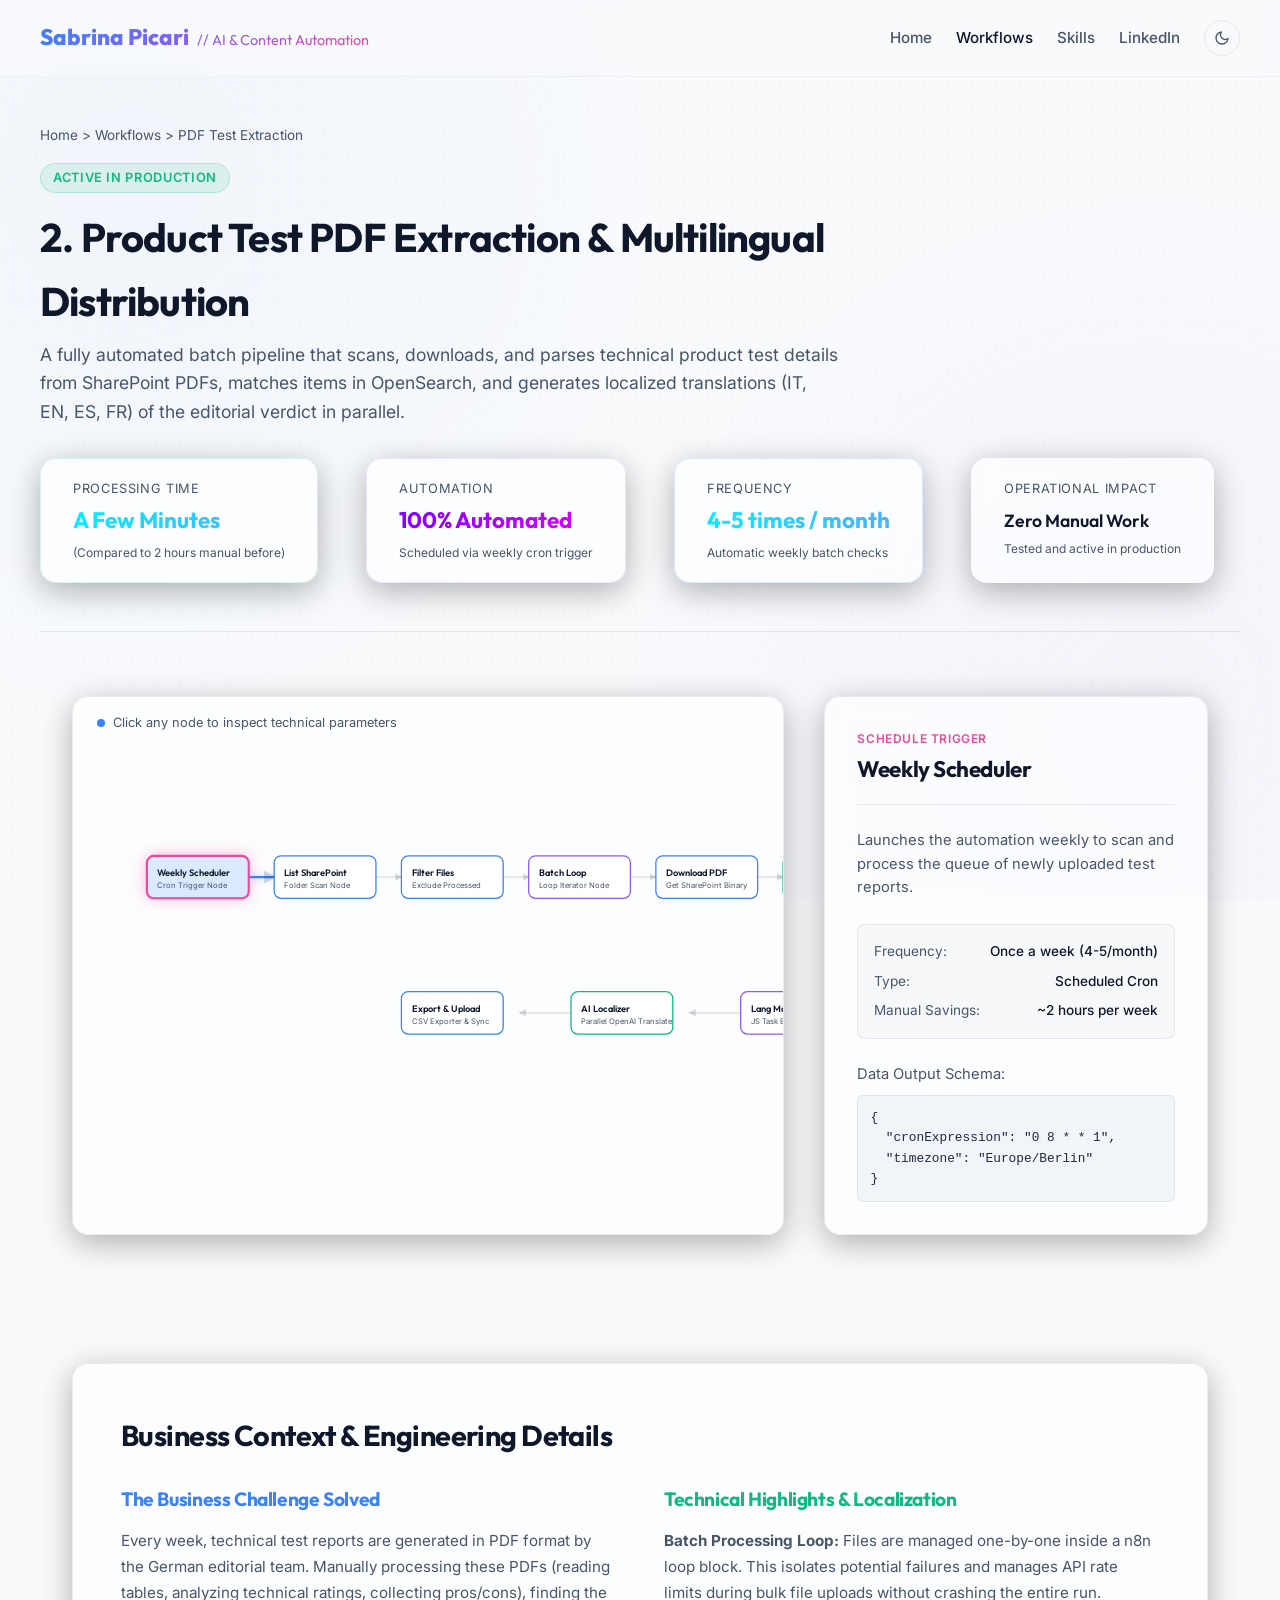
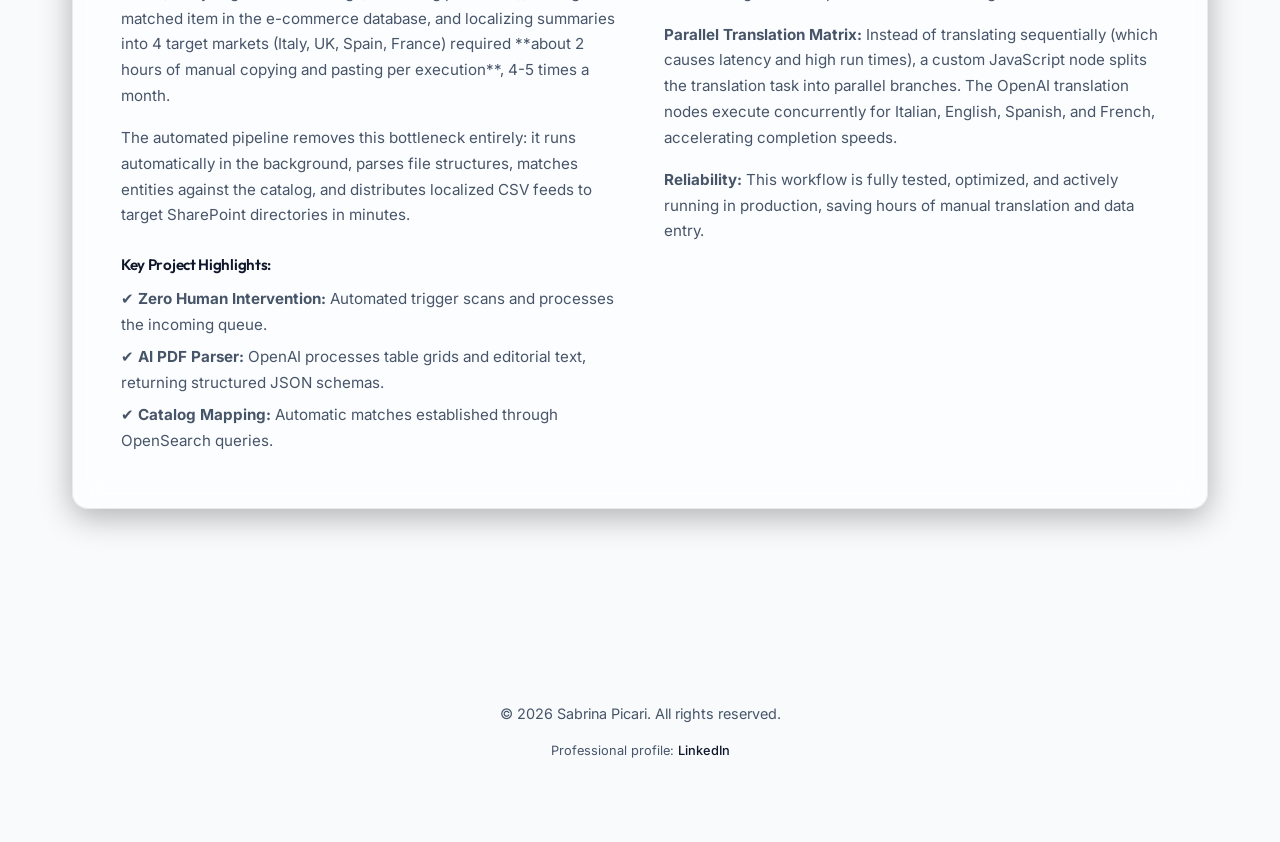
==== workflow-extraction.html @ 951fa143 "Initial commit (Gemini 3.5 Flash)" ====
<!DOCTYPE html>
<html lang="en">
<head>
  <meta charset="UTF-8">
  <meta name="viewport" content="width=device-width, initial-scale=1.0">
  <title>PDF Test Extraction Pipeline — Sabrina Picari</title>
  <script>
    (function() {
      const savedTheme = localStorage.getItem('theme');
      if (savedTheme) {
        document.documentElement.setAttribute('data-theme', savedTheme);
      } else {
        const prefersLight = window.matchMedia('(prefers-color-scheme: light)').matches;
        document.documentElement.setAttribute('data-theme', prefersLight ? 'light' : 'dark');
      }
    })();
  </script>
  <link rel="stylesheet" href="style.css">
</head>
<body>

  <!-- Header -->
  <header>
    <div class="nav-container">
      <a href="index.html" class="logo">Sabrina Picari<span>// AI & Content Automation</span></a>
      <nav>
        <a href="index.html">Home</a>
        <a href="index.html#workflows" class="active">Workflows</a>
        <a href="index.html#skills">Skills</a>
        <a href="https://www.linkedin.com/in/sabrina-picari" target="_blank" rel="noopener noreferrer">LinkedIn</a>
        <button id="theme-toggle" class="theme-toggle-btn" aria-label="Toggle Theme">
          <svg class="sun-icon" width="16" height="16" viewBox="0 0 24 24" fill="none" stroke="currentColor" stroke-width="2" stroke-linecap="round" stroke-linejoin="round"><circle cx="12" cy="12" r="5"></circle><line x1="12" y1="1" x2="12" y2="3"></line><line x1="12" y1="21" x2="12" y2="23"></line><line x1="4.22" y1="4.22" x2="5.64" y2="5.64"></line><line x1="18.36" y1="18.36" x2="19.78" y2="19.78"></line><line x1="1" y1="12" x2="3" y2="12"></line><line x1="21" y1="12" x2="23" y2="12"></line><line x1="4.22" y1="19.78" x2="5.64" y2="18.36"></line><line x1="18.36" y1="5.64" x2="19.78" y2="4.22"></line></svg>
          <svg class="moon-icon" width="16" height="16" viewBox="0 0 24 24" fill="none" stroke="currentColor" stroke-width="2" stroke-linecap="round" stroke-linejoin="round"><path d="M21 12.79A9 9 0 1 1 11.21 3 7 7 0 0 0 21 12.79z"></path></svg>
        </button>
      </nav>
    </div>
  </header>

  <!-- Detail Header -->
  <section class="container detail-header">
    <div class="breadcrumbs">
      <a href="index.html">Home</a> &gt; <a href="index.html#workflows">Workflows</a> &gt; PDF Test Extraction
    </div>
    
    <div class="detail-title-section">
      <div>
        <span class="project-tag" style="background: rgba(16, 185, 129, 0.1); border-color: rgba(16, 185, 129, 0.2); color: var(--accent-teal); margin-bottom: 0.75rem;">Active in Production</span>
        <h1>2. Product Test PDF Extraction & Multilingual Distribution</h1>
        <p style="color: var(--text-muted); margin-top: 0.5rem; font-size: 1.1rem; max-width: 800px;">
          A fully automated batch pipeline that scans, downloads, and parses technical product test details from SharePoint PDFs, matches items in OpenSearch, and generates localized translations (IT, EN, ES, FR) of the editorial verdict in parallel.
        </p>
      </div>
    </div>

    <!-- KPIs Strip -->
    <div class="kpi-strip">
      <div class="glass kpi-strip-item" style="padding: 1.25rem 2rem; border-color: rgba(16, 185, 129, 0.15);">
        <span class="kpi-label">Processing Time</span>
        <span class="kpi-value glow-teal">A Few Minutes</span>
        <span style="font-size: 0.75rem; color: var(--text-muted); margin-top: 0.25rem;">(Compared to 2 hours manual before)</span>
      </div>
      <div class="glass kpi-strip-item" style="padding: 1.25rem 2rem; border-color: rgba(139, 92, 246, 0.15);">
        <span class="kpi-label">Automation</span>
        <span class="kpi-value glow-violet">100% Automated</span>
        <span style="font-size: 0.75rem; color: var(--text-muted); margin-top: 0.25rem;">Scheduled via weekly cron trigger</span>
      </div>
      <div class="glass kpi-strip-item" style="padding: 1.25rem 2rem; border-color: rgba(59, 130, 246, 0.15);">
        <span class="kpi-label">Frequency</span>
        <span class="kpi-value glow-teal">4-5 times / month</span>
        <span style="font-size: 0.75rem; color: var(--text-muted); margin-top: 0.25rem;">Automatic weekly batch checks</span>
      </div>
      <div class="glass kpi-strip-item" style="padding: 1.25rem 2rem; border-color: rgba(255,255,255,0.05);">
        <span class="kpi-label">Operational Impact</span>
        <span class="kpi-value" style="color: var(--text-main); font-size: 1.1rem; font-weight: 600; margin-top: 0.5rem;">Zero Manual Work</span>
        <span style="font-size: 0.75rem; color: var(--text-muted); margin-top: 0.25rem;">Tested and active in production</span>
      </div>
    </div>
  </section>

  <!-- Interactive Sandbox Layout -->
  <section class="container detail-layout">
    
    <!-- Flowchart Pane -->
    <div class="glass flow-container" style="position: relative;">
      
      <div style="position: absolute; top: 1rem; left: 1.5rem; font-size: 0.8rem; color: var(--text-muted); display: flex; align-items: center; gap: 0.5rem;">
        <span style="width: 8px; height: 8px; border-radius: 50%; background: var(--accent-blue); display: inline-block;"></span>
        Click any node to inspect technical parameters
      </div>

      <svg class="interactive-flow" viewBox="0 0 1120 380" fill="none" xmlns="http://www.w3.org/2000/svg">
        
        <!-- Markers -->
        <defs>
          <marker id="arrow" viewBox="0 0 10 10" refX="8" refY="5" markerWidth="6" markerHeight="6" orient="auto-start-reverse" class="arrow">
            <path d="M 0 0 L 10 5 L 0 10 z" />
          </marker>
          <marker id="arrow-active" viewBox="0 0 10 10" refX="8" refY="5" markerWidth="6" markerHeight="6" orient="auto-start-reverse" class="arrow-active">
            <path d="M 0 0 L 10 5 L 0 10 z" />
          </marker>
        </defs>

        <!-- Connections (Paths) Row 1 -->
        <path class="flow-connector" data-connection="pdf-trigger" d="M 160 85 H 190" marker-end="url(#arrow)" />
        <path class="flow-connector" data-connection="pdf-list" d="M 310 85 H 340" marker-end="url(#arrow)" />
        <path class="flow-connector" data-connection="pdf-filter" d="M 460 85 H 490" marker-end="url(#arrow)" />
        <path class="flow-connector" data-connection="pdf-loop" d="M 610 85 H 640" marker-end="url(#arrow)" />
        <path class="flow-connector" data-connection="pdf-download" d="M 760 85 H 790" marker-end="url(#arrow)" />
        <path class="flow-connector" data-connection="pdf-ai-extract" d="M 910 85 H 940" marker-end="url(#arrow)" />
        
        <!-- Winding down to Row 2 -->
        <path class="flow-connector" data-connection="pdf-catalog-match" d="M 1000 110 C 1000 165, 1000 165, 1000 220" marker-end="url(#arrow)" />
        
        <!-- Row 2 connections flowing left -->
        <path class="flow-connector" data-connection="pdf-split-route" d="M 940 245 H 880" marker-end="url(#arrow)" />
        <path class="flow-connector" data-connection="pdf-lang-versions" d="M 740 245 H 680" marker-end="url(#arrow)" />
        <path class="flow-connector" data-connection="pdf-ai-translate" d="M 540 245 H 480" marker-end="url(#arrow)" />

        <!-- Nodes Row 1 -->
        <!-- Weekly Scheduler -->
        <g class="svg-flow-node node-trigger" data-node="pdf-trigger" transform="translate(40, 60)">
          <rect width="120" height="50" />
          <text class="title" x="12" y="24">Weekly Scheduler</text>
          <text class="subtitle" x="12" y="38">Cron Trigger Node</text>
        </g>

        <!-- List SharePoint Files -->
        <g class="svg-flow-node node-connector" data-node="pdf-list" transform="translate(190, 60)">
          <rect width="120" height="50" />
          <text class="title" x="12" y="24">List SharePoint</text>
          <text class="subtitle" x="12" y="38">Folder Scan Node</text>
        </g>

        <!-- Filter Unprocessed -->
        <g class="svg-flow-node node-connector" data-node="pdf-filter" transform="translate(340, 60)">
          <rect width="120" height="50" />
          <text class="title" x="12" y="24">Filter Files</text>
          <text class="subtitle" x="12" y="38">Exclude Processed</text>
        </g>

        <!-- Batch Loop -->
        <g class="svg-flow-node node-code" data-node="pdf-loop" transform="translate(490, 60)">
          <rect width="120" height="50" />
          <text class="title" x="12" y="24">Batch Loop</text>
          <text class="subtitle" x="12" y="38">Loop Iterator Node</text>
        </g>

        <!-- Download SharePoint PDF -->
        <g class="svg-flow-node node-connector" data-node="pdf-download" transform="translate(640, 60)">
          <rect width="120" height="50" />
          <text class="title" x="12" y="24">Download PDF</text>
          <text class="subtitle" x="12" y="38">Get SharePoint Binary</text>
        </g>

        <!-- AI PDF Extractor -->
        <g class="svg-flow-node node-ai" data-node="pdf-ai-extract" transform="translate(790, 60)">
          <rect width="120" height="50" />
          <text class="title" x="12" y="24">AI PDF Extractor</text>
          <text class="subtitle" x="12" y="38">OpenAI Vision Agent</text>
        </g>

        <!-- OpenSearch Catalog Match -->
        <g class="svg-flow-node node-connector" data-node="pdf-catalog-match" transform="translate(940, 60)">
          <rect width="120" height="50" />
          <text class="title" x="12" y="24">Catalog Match</text>
          <text class="subtitle" x="12" y="38">OpenSearch Verify</text>
        </g>

        <!-- Nodes Row 2 -->
        <!-- Split Route -->
        <g class="svg-flow-node node-code" data-node="pdf-split-route" transform="translate(940, 220)">
          <rect width="120" height="50" />
          <text class="title" x="12" y="24">Split Route</text>
          <text class="subtitle" x="12" y="38">DE Master / Localizer</text>
        </g>

        <!-- Create Language Matrix -->
        <g class="svg-flow-node node-code" data-node="pdf-lang-versions" transform="translate(740, 220)">
          <rect width="120" height="50" />
          <text class="title" x="12" y="24">Lang Matrix</text>
          <text class="subtitle" x="12" y="38">JS Task Builder</text>
        </g>

        <!-- AI Multilingual Localizer -->
        <g class="svg-flow-node node-ai" data-node="pdf-ai-translate" transform="translate(540, 220)">
          <rect width="120" height="50" />
          <text class="title" x="12" y="24">AI Localizer</text>
          <text class="subtitle" x="12" y="38">Parallel OpenAI Translate</text>
        </g>

        <!-- SharePoint CSV Exporter -->
        <g class="svg-flow-node node-connector" data-node="pdf-export" transform="translate(340, 220)">
          <rect width="120" height="50" />
          <text class="title" x="12" y="24">Export & Upload</text>
          <text class="subtitle" x="12" y="38">CSV Exporter & Sync</text>
        </g>

      </svg>
    </div>

    <!-- Inspector Panel (Glass Card) -->
    <div class="glass inspector-panel" id="inspector">
      <!-- Loading state will be overwritten by JS -->
      <div class="inspector-header">
        <div class="inspector-node-type">Node Inspector</div>
        <h3 class="inspector-title">Select a step</h3>
      </div>
      <div class="inspector-body">
        <p>Click on any block in the flowchart diagram to view technical parameters, n8n node structures, and example output JSON schemas.</p>
      </div>
    </div>

  </section>

  <!-- Business Context Writeup for Recruiters -->
  <section class="container" style="margin-top: 4rem;">
    <div class="glass" style="padding: 3rem;">
      <h2 style="font-size: 1.8rem; margin-bottom: 1.5rem; font-family: 'Outfit';">Business Context & Engineering Details</h2>
      <div style="display: grid; grid-template-columns: 1fr 1fr; gap: 3rem; font-size: 0.95rem; line-height: 1.7;">
        
        <div>
          <h3 style="font-size: 1.2rem; margin-bottom: 0.8rem; color: var(--accent-blue);">The Business Challenge Solved</h3>
          <p style="color: var(--text-muted); margin-bottom: 1rem;">
            Every week, technical test reports are generated in PDF format by the German editorial team. Manually processing these PDFs (reading tables, analyzing technical ratings, collecting pros/cons), finding the matched item in the e-commerce database, and localizing summaries into 4 target markets (Italy, UK, Spain, France) required **about 2 hours of manual copying and pasting per execution**, 4-5 times a month.
          </p>
          <p style="color: var(--text-muted); margin-bottom: 1.5rem;">
            The automated pipeline removes this bottleneck entirely: it runs automatically in the background, parses file structures, matches entities against the catalog, and distributes localized CSV feeds to target SharePoint directories in minutes.
          </p>
          <h4 style="font-weight: 600; margin-bottom: 0.5rem;">Key Project Highlights:</h4>
          <ul style="list-style: none; padding-left: 0; color: var(--text-muted);">
            <li style="margin-bottom: 0.4rem;">✔ <strong>Zero Human Intervention:</strong> Automated trigger scans and processes the incoming queue.</li>
            <li style="margin-bottom: 0.4rem;">✔ <strong>AI PDF Parser:</strong> OpenAI processes table grids and editorial text, returning structured JSON schemas.</li>
            <li style="margin-bottom: 0.4rem;">✔ <strong>Catalog Mapping:</strong> Automatic matches established through OpenSearch queries.</li>
          </ul>
        </div>

        <div>
          <h3 style="font-size: 1.2rem; margin-bottom: 0.8rem; color: var(--accent-teal);">Technical Highlights & Localization</h3>
          <p style="color: var(--text-muted); margin-bottom: 1rem;">
            <strong>Batch Processing Loop:</strong> Files are managed one-by-one inside a n8n loop block. This isolates potential failures and manages API rate limits during bulk file uploads without crashing the entire run.
          </p>
          <p style="color: var(--text-muted); margin-bottom: 1rem;">
            <strong>Parallel Translation Matrix:</strong> Instead of translating sequentially (which causes latency and high run times), a custom JavaScript node splits the translation task into parallel branches. The OpenAI translation nodes execute concurrently for Italian, English, Spanish, and French, accelerating completion speeds.
          </p>
          <p style="color: var(--text-muted);">
            <strong>Reliability:</strong> This workflow is fully tested, optimized, and actively running in production, saving hours of manual translation and data entry.
          </p>
        </div>

      </div>
    </div>
  </section>

  <!-- Footer -->
  <footer>
    <div class="container">
      <p style="margin-bottom: 1rem;">&copy; 2026 Sabrina Picari. All rights reserved.</p>
      <p style="font-size: 0.8rem; color: var(--text-muted);">
        Professional profile: <a href="https://www.linkedin.com/in/sabrina-picari" target="_blank" rel="noopener noreferrer">LinkedIn</a>
      </p>
    </div>
  </footer>

  <script src="main.js"></script>
</body>
</html>
---- style.css ----
/* CSS Design System - Sabrina Picari Portfolio */
@import url('https://fonts.googleapis.com/css2?family=Inter:wght@300;400;500;600&family=Outfit:wght@400;500;600;700;800&display=swap');

:root {
  --bg-color: #08090d;
  --text-main: #f1f5f9;
  --text-muted: #94a3b8;
  
  /* Glass Colors */
  --glass-bg: rgba(13, 16, 27, 0.65);
  --glass-border: rgba(255, 255, 255, 0.06);
  --glass-border-hover: rgba(255, 255, 255, 0.12);
  --glass-glow: rgba(59, 130, 246, 0.15);
  
  /* Accents */
  --accent-blue: #3b82f6;
  --accent-teal: #10b981;
  --accent-violet: #8b5cf6;
  --accent-pink: #ec4899;
  --accent-orange: #f97316;
  
  /* Gradients */
  --grad-hero: linear-gradient(135deg, #3b82f6 0%, #8b5cf6 50%, #ec4899 100%);
  --grad-teal: linear-gradient(135deg, #00f2fe 0%, #4facfe 100%);
  --grad-violet: linear-gradient(135deg, #7f00ff 0%, #e100ff 100%);
  --grad-card: linear-gradient(180deg, rgba(255, 255, 255, 0.03) 0%, rgba(255, 255, 255, 0.01) 100%);

  /* Header & Background details */
  --header-bg: rgba(8, 9, 13, 0.7);
  --header-border: rgba(255, 255, 255, 0.03);
  --grid-color: rgba(255, 255, 255, 0.015);
  --bg-glow-1: rgba(59, 130, 246, 0.08);
  --bg-glow-2: rgba(139, 92, 246, 0.08);

  /* SVG elements */
  --svg-node-bg: #131728;
  --svg-node-stroke: rgba(255, 255, 255, 0.08);
  --svg-node-hover-bg: #1a2038;
  --svg-node-active-bg: #1e2646;
  --svg-node-title: #f1f5f9;
  --svg-node-subtitle: #64748b;
  --svg-connector: rgba(255, 255, 255, 0.08);

  /* Inner cards and code */
  --meta-bg: rgba(255, 255, 255, 0.015);
  --schema-bg: rgba(0, 0, 0, 0.3);
  --schema-color: #c9d1d9;
}

html[data-theme="light"] {
  --bg-color: #f8fafc;
  --text-main: #0f172a;
  --text-muted: #475569;
  
  --glass-bg: rgba(255, 255, 255, 0.65);
  --glass-border: rgba(15, 23, 42, 0.08);
  --glass-border-hover: rgba(15, 23, 42, 0.15);
  --glass-glow: rgba(59, 130, 246, 0.05);
  
  --grad-card: linear-gradient(180deg, rgba(15, 23, 42, 0.01) 0%, rgba(15, 23, 42, 0.03) 100%);
  
  --header-bg: rgba(248, 250, 252, 0.7);
  --header-border: rgba(15, 23, 42, 0.04);
  --grid-color: rgba(15, 23, 42, 0.03);
  --bg-glow-1: rgba(59, 130, 246, 0.04);
  --bg-glow-2: rgba(139, 92, 246, 0.04);

  --svg-node-bg: #ffffff;
  --svg-node-stroke: rgba(15, 23, 42, 0.12);
  --svg-node-hover-bg: #eff6ff;
  --svg-node-active-bg: #dbeafe;
  --svg-node-title: #0f172a;
  --svg-node-subtitle: #475569;
  --svg-connector: rgba(15, 23, 42, 0.15);

  --meta-bg: rgba(15, 23, 42, 0.02);
  --schema-bg: #f1f5f9;
  --schema-color: #1e293b;
}

* {
  box-sizing: border-box;
  margin: 0;
  padding: 0;
}

body {
  font-family: 'Inter', -apple-system, BlinkMacSystemFont, "Segoe UI", Roboto, sans-serif;
  background-color: var(--bg-color);
  color: var(--text-main);
  line-height: 1.6;
  overflow-x: hidden;
  background-image: 
    radial-gradient(circle at 10% 20%, var(--bg-glow-1) 0%, transparent 40%),
    radial-gradient(circle at 90% 80%, var(--bg-glow-2) 0%, transparent 40%),
    radial-gradient(var(--grid-color) 1px, transparent 0);
  background-size: 100% 100%, 100% 100%, 24px 24px;
  background-attachment: fixed;
  transition: background-color 0.3s ease, color 0.3s ease, border-color 0.3s ease;
}

h1, h2, h3, h4 {
  font-family: 'Outfit', sans-serif;
  font-weight: 700;
  letter-spacing: -0.02em;
}

/* Glass panel */
.glass {
  background: var(--glass-bg);
  border: 1px solid var(--glass-border);
  backdrop-filter: blur(12px) saturate(180%);
  -webkit-backdrop-filter: blur(12px) saturate(180%);
  border-radius: 16px;
  box-shadow: 0 8px 32px 0 rgba(0, 0, 0, 0.3);
  transition: all 0.3s cubic-bezier(0.16, 1, 0.3, 1);
}

.glass-interactive:hover {
  border-color: var(--glass-border-hover);
  box-shadow: 0 12px 40px 0 rgba(0, 0, 0, 0.4), 0 0 20px 0 rgba(59, 130, 246, 0.05);
  transform: translateY(-2px);
}

/* Nav */
header {
  position: sticky;
  top: 0;
  z-index: 100;
  width: 100%;
  padding: 1.25rem 2rem;
  background: var(--header-bg);
  backdrop-filter: blur(10px);
  -webkit-backdrop-filter: blur(10px);
  border-bottom: 1px solid var(--header-border);
  transition: background-color 0.3s ease, border-color 0.3s ease;
}

.nav-container {
  max-width: 1200px;
  margin: 0 auto;
  display: flex;
  justify-content: space-between;
  align-items: center;
}

.logo {
  font-family: 'Outfit', sans-serif;
  font-size: 1.4rem;
  font-weight: 800;
  background: var(--grad-hero);
  -webkit-background-clip: text;
  -webkit-text-fill-color: transparent;
  text-decoration: none;
}

.logo span {
  font-weight: 400;
  color: var(--text-muted);
  font-size: 0.9rem;
  margin-left: 0.5rem;
}

nav {
  display: flex;
  align-items: center;
}

nav a {
  color: var(--text-muted);
  text-decoration: none;
  font-size: 0.95rem;
  margin-left: 1.5rem;
  font-weight: 500;
  transition: color 0.2s;
}

nav a:hover, nav a.active {
  color: var(--text-main);
}

.theme-toggle-btn {
  background: transparent;
  border: 1px solid var(--glass-border);
  color: var(--text-muted);
  width: 36px;
  height: 36px;
  border-radius: 50%;
  display: inline-flex;
  align-items: center;
  justify-content: center;
  cursor: pointer;
  margin-left: 1.5rem;
  transition: all 0.2s ease;
  padding: 0;
}

.theme-toggle-btn:hover {
  border-color: var(--glass-border-hover);
  color: var(--text-main);
  background: rgba(255, 255, 255, 0.05);
}

html[data-theme="light"] .theme-toggle-btn:hover {
  background: rgba(0, 0, 0, 0.03);
}

/* Toggle Sun/Moon displays based on current theme configuration */
.theme-toggle-btn .sun-icon {
  display: inline-block;
}
.theme-toggle-btn .moon-icon {
  display: none;
}

html[data-theme="light"] .theme-toggle-btn .sun-icon {
  display: none;
}
html[data-theme="light"] .theme-toggle-btn .moon-icon {
  display: inline-block;
}

/* Layout containers */
.container {
  max-width: 1200px;
  margin: 0 auto;
  padding: 2rem;
}

/* Hero Section */
.hero {
  display: grid;
  grid-template-columns: 1.2fr 0.8fr;
  gap: 3rem;
  align-items: center;
  padding: 4rem 0;
}

.hero-text h1 {
  font-size: 3.5rem;
  line-height: 1.1;
  margin-bottom: 1rem;
  background: linear-gradient(120deg, #ffffff 30%, #a5b4fc 100%);
  -webkit-background-clip: text;
  -webkit-text-fill-color: transparent;
}

.hero-subtitle {
  font-size: 1.3rem;
  font-weight: 500;
  color: var(--accent-blue);
  margin-bottom: 1.5rem;
  font-family: 'Outfit', sans-serif;
  letter-spacing: 0.05em;
  text-transform: uppercase;
}

.hero-description {
  font-size: 1.1rem;
  color: var(--text-muted);
  margin-bottom: 2rem;
  max-width: 540px;
}

.contact-links {
  display: flex;
  gap: 1rem;
  flex-wrap: wrap;
}

.btn {
  display: inline-flex;
  align-items: center;
  gap: 0.5rem;
  padding: 0.8rem 1.6rem;
  border-radius: 8px;
  font-weight: 600;
  font-size: 0.95rem;
  text-decoration: none;
  cursor: pointer;
  transition: all 0.2s ease;
  font-family: 'Inter', sans-serif;
}

.btn-primary {
  background: linear-gradient(135deg, var(--accent-blue) 0%, var(--accent-violet) 100%);
  color: white;
  border: none;
  box-shadow: 0 4px 20px rgba(59, 130, 246, 0.25);
}

.btn-primary:hover {
  transform: translateY(-1px);
  box-shadow: 0 6px 24px rgba(59, 130, 246, 0.35);
}

.btn-secondary {
  background: rgba(255, 255, 255, 0.03);
  color: var(--text-main);
  border: 1px solid var(--glass-border);
}

.btn-secondary:hover {
  background: rgba(255, 255, 255, 0.07);
  border-color: var(--glass-border-hover);
}

/* Skills grid */
.skills-section {
  padding: 3rem 0;
}

.section-title {
  font-size: 2.2rem;
  margin-bottom: 2.5rem;
  text-align: center;
}

.section-title span {
  background: var(--grad-hero);
  -webkit-background-clip: text;
  -webkit-text-fill-color: transparent;
}

.skills-grid {
  display: grid;
  grid-template-columns: repeat(auto-fit, minmax(280px, 1fr));
  gap: 1.5rem;
}

.skill-card {
  padding: 2rem;
  background: var(--grad-card);
}

.skill-header {
  display: flex;
  align-items: center;
  gap: 1rem;
  margin-bottom: 1.25rem;
}

.skill-icon {
  width: 42px;
  height: 42px;
  display: flex;
  align-items: center;
  justify-content: center;
  border-radius: 10px;
  background: rgba(59, 130, 246, 0.1);
  border: 1px solid rgba(59, 130, 246, 0.2);
  color: var(--accent-blue);
}

.skill-card:nth-child(2n) .skill-icon {
  background: rgba(16, 185, 129, 0.1);
  border-color: rgba(16, 185, 129, 0.2);
  color: var(--accent-teal);
}

.skill-card:nth-child(3n) .skill-icon {
  background: rgba(139, 92, 246, 0.1);
  border-color: rgba(139, 92, 246, 0.2);
  color: var(--accent-violet);
}

.skill-card h3 {
  font-size: 1.2rem;
  font-weight: 600;
}

.skill-list {
  list-style: none;
  font-size: 0.9rem;
  color: var(--text-muted);
}

.skill-list li {
  margin-bottom: 0.5rem;
  display: flex;
  align-items: center;
  gap: 0.5rem;
}

.skill-list li::before {
  content: "•";
  color: var(--accent-blue);
  font-weight: bold;
}

/* Projects Section */
.projects {
  padding: 4rem 0;
}

.projects-grid {
  display: grid;
  grid-template-columns: 1fr;
  gap: 2.5rem;
}

.project-card {
  display: grid;
  grid-template-columns: 1.1fr 0.9fr;
  gap: 2.5rem;
  padding: 3rem;
  background: var(--grad-card);
  align-items: center;
}

@media(max-width: 900px) {
  .project-card {
    grid-template-columns: 1fr;
    padding: 2rem;
  }
}

.project-info h3 {
  font-size: 1.8rem;
  margin-bottom: 1rem;
}

.project-tag {
  display: inline-block;
  padding: 0.25rem 0.75rem;
  border-radius: 100px;
  font-size: 0.8rem;
  font-weight: 600;
  text-transform: uppercase;
  letter-spacing: 0.05em;
  margin-bottom: 1.25rem;
  background: rgba(59, 130, 246, 0.1);
  border: 1px solid rgba(59, 130, 246, 0.2);
  color: var(--accent-blue);
}

.project-tag.wip {
  background: rgba(249, 115, 22, 0.1);
  border-color: rgba(249, 115, 22, 0.2);
  color: var(--accent-orange);
}

.project-desc {
  color: var(--text-muted);
  margin-bottom: 1.5rem;
  font-size: 0.98rem;
}

.project-kpis {
  display: grid;
  grid-template-columns: 1fr 1fr;
  gap: 1rem;
  margin-bottom: 2rem;
  border-top: 1px solid rgba(255, 255, 255, 0.05);
  padding-top: 1.5rem;
}

.kpi-item {
  display: flex;
  flex-direction: column;
}

.kpi-label {
  font-size: 0.8rem;
  color: var(--text-muted);
  text-transform: uppercase;
  letter-spacing: 0.05em;
}

.kpi-value {
  font-size: 1.4rem;
  font-weight: 700;
  font-family: 'Outfit', sans-serif;
  color: var(--text-main);
  margin-top: 0.25rem;
}

.kpi-value.glow-teal {
  background: var(--grad-teal);
  -webkit-background-clip: text;
  -webkit-text-fill-color: transparent;
}

.kpi-value.glow-violet {
  background: var(--grad-violet);
  -webkit-background-clip: text;
  -webkit-text-fill-color: transparent;
}

/* Stylized workflow mini display in cards */
.project-preview {
  position: relative;
  width: 100%;
  height: 100%;
  min-height: 250px;
  display: flex;
  align-items: center;
  justify-content: center;
}

.mini-flow {
  width: 100%;
  max-width: 380px;
  height: auto;
}

/* Detail page layout */
.detail-layout {
  display: grid;
  grid-template-columns: 1.3fr 0.7fr;
  gap: 2.5rem;
  margin-top: 2rem;
}

.detail-layout > * {
  min-width: 0; /* Prevents long pre/code content from stretching the grid columns */
}

@media(max-width: 1024px) {
  .detail-layout {
    grid-template-columns: 1fr;
  }
}

.flow-container {
  padding: 2.5rem;
  overflow-x: auto;
  display: flex;
  justify-content: flex-start; /* Resolves left-overflow scroll cutoff bug */
  align-items: center;
  min-height: 480px;
}

.interactive-flow {
  width: 100%;
  min-width: 950px;
  height: auto;
  margin: auto; /* Centers the flow if container is wider, otherwise aligns to left */
}

/* SVG interactive nodes style */
.svg-flow-node {
  cursor: pointer;
  transition: all 0.3s cubic-bezier(0.16, 1, 0.3, 1);
}

.svg-flow-node rect {
  fill: var(--svg-node-bg);
  stroke: var(--svg-node-stroke);
  stroke-width: 1.5;
  rx: 8px;
  transition: all 0.3s ease;
}

.svg-flow-node text.title {
  fill: var(--svg-node-title);
  font-family: 'Outfit', sans-serif;
  font-weight: 600;
  font-size: 11px;
  transition: fill 0.3s ease;
}

.svg-flow-node text.subtitle {
  fill: var(--svg-node-subtitle);
  font-family: 'Inter', sans-serif;
  font-size: 9px;
  transition: fill 0.3s ease;
}

.svg-flow-node:hover rect {
  fill: var(--svg-node-hover-bg);
  stroke: var(--accent-blue);
  filter: drop-shadow(0 0 8px rgba(59, 130, 246, 0.4));
}

.svg-flow-node.active rect {
  fill: var(--svg-node-active-bg);
  stroke: var(--accent-blue);
  stroke-width: 2.5;
  filter: drop-shadow(0 0 12px rgba(59, 130, 246, 0.5));
}

/* Colored markers for nodes based on type */
.svg-flow-node.node-trigger rect { stroke: var(--accent-pink); }
.svg-flow-node.node-trigger:hover rect, .svg-flow-node.node-trigger.active rect { filter: drop-shadow(0 0 8px rgba(236, 72, 153, 0.4)); stroke: var(--accent-pink); }

.svg-flow-node.node-code rect { stroke: var(--accent-violet); }
.svg-flow-node.node-code:hover rect, .svg-flow-node.node-code.active rect { filter: drop-shadow(0 0 8px rgba(139, 92, 246, 0.4)); stroke: var(--accent-violet); }

.svg-flow-node.node-ai rect { stroke: var(--accent-teal); }
.svg-flow-node.node-ai:hover rect, .svg-flow-node.node-ai.active rect { filter: drop-shadow(0 0 8px rgba(16, 185, 129, 0.4)); stroke: var(--accent-teal); }

.svg-flow-node.node-connector rect { stroke: var(--accent-blue); }

.svg-flow-node.node-wip rect { stroke: var(--accent-orange); stroke-dasharray: 4; }
.svg-flow-node.node-wip:hover rect, .svg-flow-node.node-wip.active rect { filter: drop-shadow(0 0 8px rgba(249, 115, 22, 0.4)); stroke: var(--accent-orange); }

/* SVG connector paths */
path.flow-connector {
  fill: none;
  stroke: var(--svg-connector);
  stroke-width: 1.5;
  stroke-linecap: round;
  stroke-linejoin: round;
  transition: all 0.3s ease;
}

path.flow-connector.active {
  stroke: var(--accent-blue);
  stroke-width: 2.5;
  filter: drop-shadow(0 0 4px rgba(59, 130, 246, 0.4));
}

path.flow-connector.dash-wip {
  stroke-dasharray: 4;
  stroke: rgba(249, 115, 22, 0.4);
}

path.flow-connector.dash-wip.active {
  stroke: var(--accent-orange);
  stroke-width: 2.5;
}

marker.arrow {
  fill: var(--svg-connector);
  transition: fill 0.3s ease;
}
marker.arrow-active {
  fill: var(--accent-blue);
}
marker.arrow-wip {
  fill: var(--accent-orange);
}

/* Inspector pane styling */
.inspector-panel {
  padding: 2rem;
  height: fit-content;
  position: sticky;
  top: 100px;
}

.inspector-header {
  border-bottom: 1px solid var(--glass-border);
  padding-bottom: 1rem;
  margin-bottom: 1.5rem;
  transition: border-color 0.3s ease;
}

.inspector-node-type {
  font-size: 0.75rem;
  font-weight: 600;
  text-transform: uppercase;
  letter-spacing: 0.05em;
  color: var(--accent-blue);
  margin-bottom: 0.25rem;
}

.inspector-node-type.trigger { color: var(--accent-pink); }
.inspector-node-type.code { color: var(--accent-violet); }
.inspector-node-type.ai { color: var(--accent-teal); }
.inspector-node-type.wip { color: var(--accent-orange); }

.inspector-title {
  font-size: 1.4rem;
  font-weight: 700;
  color: var(--text-main);
  transition: color 0.3s ease;
}

.inspector-body {
  font-size: 0.92rem;
  color: var(--text-muted);
  transition: color 0.3s ease;
}

.inspector-body p {
  margin-bottom: 1rem;
}

.inspector-meta {
  background: var(--meta-bg);
  border: 1px solid var(--glass-border);
  border-radius: 8px;
  padding: 1rem;
  margin-top: 1.5rem;
  transition: background-color 0.3s ease, border-color 0.3s ease;
}

.meta-row {
  display: flex;
  justify-content: space-between;
  margin-bottom: 0.5rem;
  font-size: 0.85rem;
}

.meta-row:last-child {
  margin-bottom: 0;
}

.meta-label {
  color: var(--text-muted);
  transition: color 0.3s ease;
}

.meta-val {
  color: var(--text-main);
  font-weight: 500;
  transition: color 0.3s ease;
}

.schema-block {
  font-family: monospace;
  font-size: 0.8rem;
  background: var(--schema-bg);
  border: 1px solid var(--glass-border);
  border-radius: 6px;
  padding: 0.75rem;
  overflow-x: auto;
  color: var(--schema-color);
  margin-top: 0.5rem;
  transition: background-color 0.3s ease, border-color 0.3s ease, color 0.3s ease;
}

/* Detail page header info */
.detail-header {
  padding: 3rem 0 1rem;
  border-bottom: 1px solid var(--glass-border);
  transition: border-color 0.3s ease;
}

.breadcrumbs {
  font-size: 0.85rem;
  color: var(--text-muted);
  margin-bottom: 1rem;
}

.breadcrumbs a {
  color: var(--text-muted);
  text-decoration: none;
}

.breadcrumbs a:hover {
  color: var(--text-main);
}

.detail-title-section {
  display: flex;
  justify-content: space-between;
  align-items: flex-start;
  gap: 2rem;
  flex-wrap: wrap;
  margin-bottom: 1.5rem;
}

.detail-title-section h1 {
  font-size: 2.5rem;
  max-width: 800px;
}

.kpi-strip {
  display: flex;
  gap: 3rem;
  margin-top: 2rem;
  margin-bottom: 2rem;
  flex-wrap: wrap;
}

.kpi-strip-item {
  display: flex;
  flex-direction: column;
}

/* Footer styling */
footer {
  border-top: 1px solid rgba(255, 255, 255, 0.03);
  padding: 3rem 0;
  margin-top: 5rem;
  text-align: center;
  color: var(--text-muted);
  font-size: 0.9rem;
}

footer a {
  color: var(--text-main);
  text-decoration: none;
  font-weight: 500;
}

/* Animations */
@keyframes float {
  0% { transform: translateY(0px); }
  50% { transform: translateY(-8px); }
  100% { transform: translateY(0px); }
}

.floating {
  animation: float 6s ease-in-out infinite;
}

/* Responsive fixes */
@media(max-width: 768px) {
  .hero {
    grid-template-columns: 1fr;
    text-align: center;
    padding: 2rem 0;
  }
  .hero-text h1 {
    font-size: 2.5rem;
  }
  .hero-description {
    margin: 0 auto 2rem;
  }
  .contact-links {
    justify-content: center;
  }
  .detail-title-section h1 {
    font-size: 2rem;
  }
  .kpi-strip {
    gap: 1.5rem;
  }
}
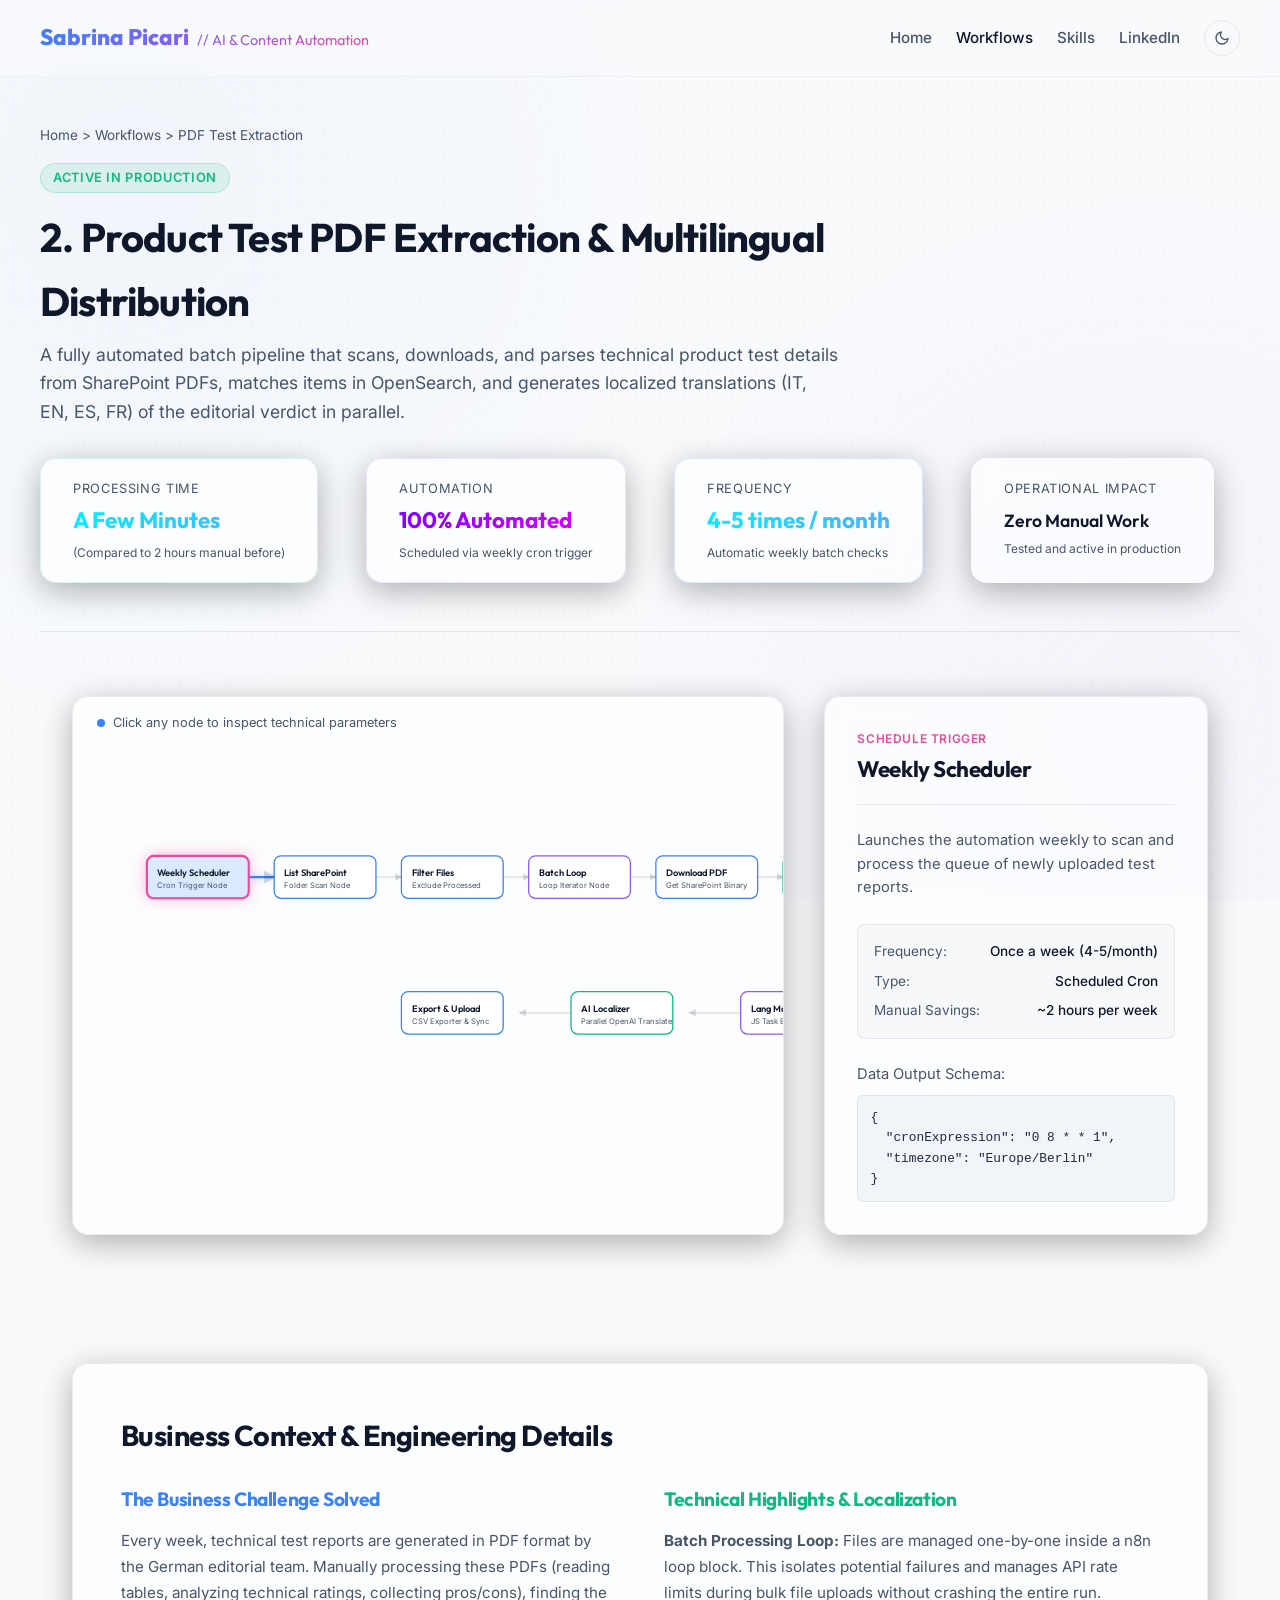
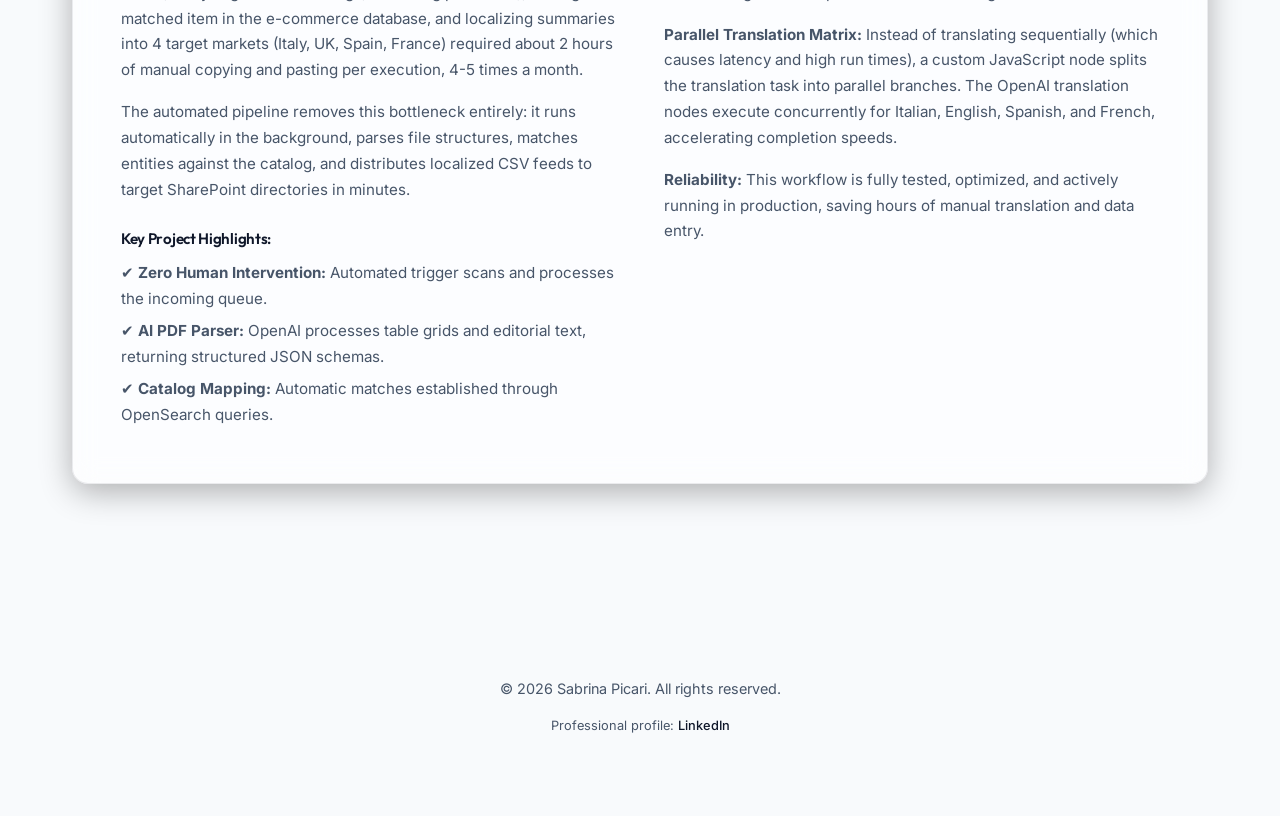
==== commit cfaccf5e: "Update workflow-extraction.html Rimuovi annotazione markdown" ====
--- a/workflow-extraction.html
+++ b/workflow-extraction.html
@@ -27,7 +27,7 @@
         <a href="index.html">Home</a>
         <a href="index.html#workflows" class="active">Workflows</a>
         <a href="index.html#skills">Skills</a>
-        <a href="https://www.linkedin.com/in/sabrina-picari" target="_blank" rel="noopener noreferrer">LinkedIn</a>
+        <a href="https://www.linkedin.com/in/sabrinapicari" target="_blank" rel="noopener noreferrer">LinkedIn</a>
         <button id="theme-toggle" class="theme-toggle-btn" aria-label="Toggle Theme">
           <svg class="sun-icon" width="16" height="16" viewBox="0 0 24 24" fill="none" stroke="currentColor" stroke-width="2" stroke-linecap="round" stroke-linejoin="round"><circle cx="12" cy="12" r="5"></circle><line x1="12" y1="1" x2="12" y2="3"></line><line x1="12" y1="21" x2="12" y2="23"></line><line x1="4.22" y1="4.22" x2="5.64" y2="5.64"></line><line x1="18.36" y1="18.36" x2="19.78" y2="19.78"></line><line x1="1" y1="12" x2="3" y2="12"></line><line x1="21" y1="12" x2="23" y2="12"></line><line x1="4.22" y1="19.78" x2="5.64" y2="18.36"></line><line x1="18.36" y1="5.64" x2="19.78" y2="4.22"></line></svg>
           <svg class="moon-icon" width="16" height="16" viewBox="0 0 24 24" fill="none" stroke="currentColor" stroke-width="2" stroke-linecap="round" stroke-linejoin="round"><path d="M21 12.79A9 9 0 1 1 11.21 3 7 7 0 0 0 21 12.79z"></path></svg>
@@ -221,7 +221,7 @@
         <div>
           <h3 style="font-size: 1.2rem; margin-bottom: 0.8rem; color: var(--accent-blue);">The Business Challenge Solved</h3>
           <p style="color: var(--text-muted); margin-bottom: 1rem;">
-            Every week, technical test reports are generated in PDF format by the German editorial team. Manually processing these PDFs (reading tables, analyzing technical ratings, collecting pros/cons), finding the matched item in the e-commerce database, and localizing summaries into 4 target markets (Italy, UK, Spain, France) required **about 2 hours of manual copying and pasting per execution**, 4-5 times a month.
+            Every week, technical test reports are generated in PDF format by the German editorial team. Manually processing these PDFs (reading tables, analyzing technical ratings, collecting pros/cons), finding the matched item in the e-commerce database, and localizing summaries into 4 target markets (Italy, UK, Spain, France) required about 2 hours of manual copying and pasting per execution, 4-5 times a month.
           </p>
           <p style="color: var(--text-muted); margin-bottom: 1.5rem;">
             The automated pipeline removes this bottleneck entirely: it runs automatically in the background, parses file structures, matches entities against the catalog, and distributes localized CSV feeds to target SharePoint directories in minutes.
@@ -256,7 +256,7 @@
     <div class="container">
       <p style="margin-bottom: 1rem;">&copy; 2026 Sabrina Picari. All rights reserved.</p>
       <p style="font-size: 0.8rem; color: var(--text-muted);">
-        Professional profile: <a href="https://www.linkedin.com/in/sabrina-picari" target="_blank" rel="noopener noreferrer">LinkedIn</a>
+        Professional profile: <a href="https://www.linkedin.com/in/sabrinapicari" target="_blank" rel="noopener noreferrer">LinkedIn</a>
       </p>
     </div>
   </footer>
--- a/style.css
+++ b/style.css
@@ -24,6 +24,7 @@
   --grad-teal: linear-gradient(135deg, #00f2fe 0%, #4facfe 100%);
   --grad-violet: linear-gradient(135deg, #7f00ff 0%, #e100ff 100%);
   --grad-card: linear-gradient(180deg, rgba(255, 255, 255, 0.03) 0%, rgba(255, 255, 255, 0.01) 100%);
+  --hero-name-grad: linear-gradient(120deg, #ffffff 30%, #a5b4fc 100%);
 
   /* Header & Background details */
   --header-bg: rgba(8, 9, 13, 0.7);
@@ -58,6 +59,7 @@
   --glass-glow: rgba(59, 130, 246, 0.05);
   
   --grad-card: linear-gradient(180deg, rgba(15, 23, 42, 0.01) 0%, rgba(15, 23, 42, 0.03) 100%);
+  --hero-name-grad: linear-gradient(120deg, #0f172a 30%, #3b82f6 100%);
   
   --header-bg: rgba(248, 250, 252, 0.7);
   --header-border: rgba(15, 23, 42, 0.04);
@@ -240,7 +242,7 @@
   font-size: 3.5rem;
   line-height: 1.1;
   margin-bottom: 1rem;
-  background: linear-gradient(120deg, #ffffff 30%, #a5b4fc 100%);
+  background: var(--hero-name-grad);
   -webkit-background-clip: text;
   -webkit-text-fill-color: transparent;
 }
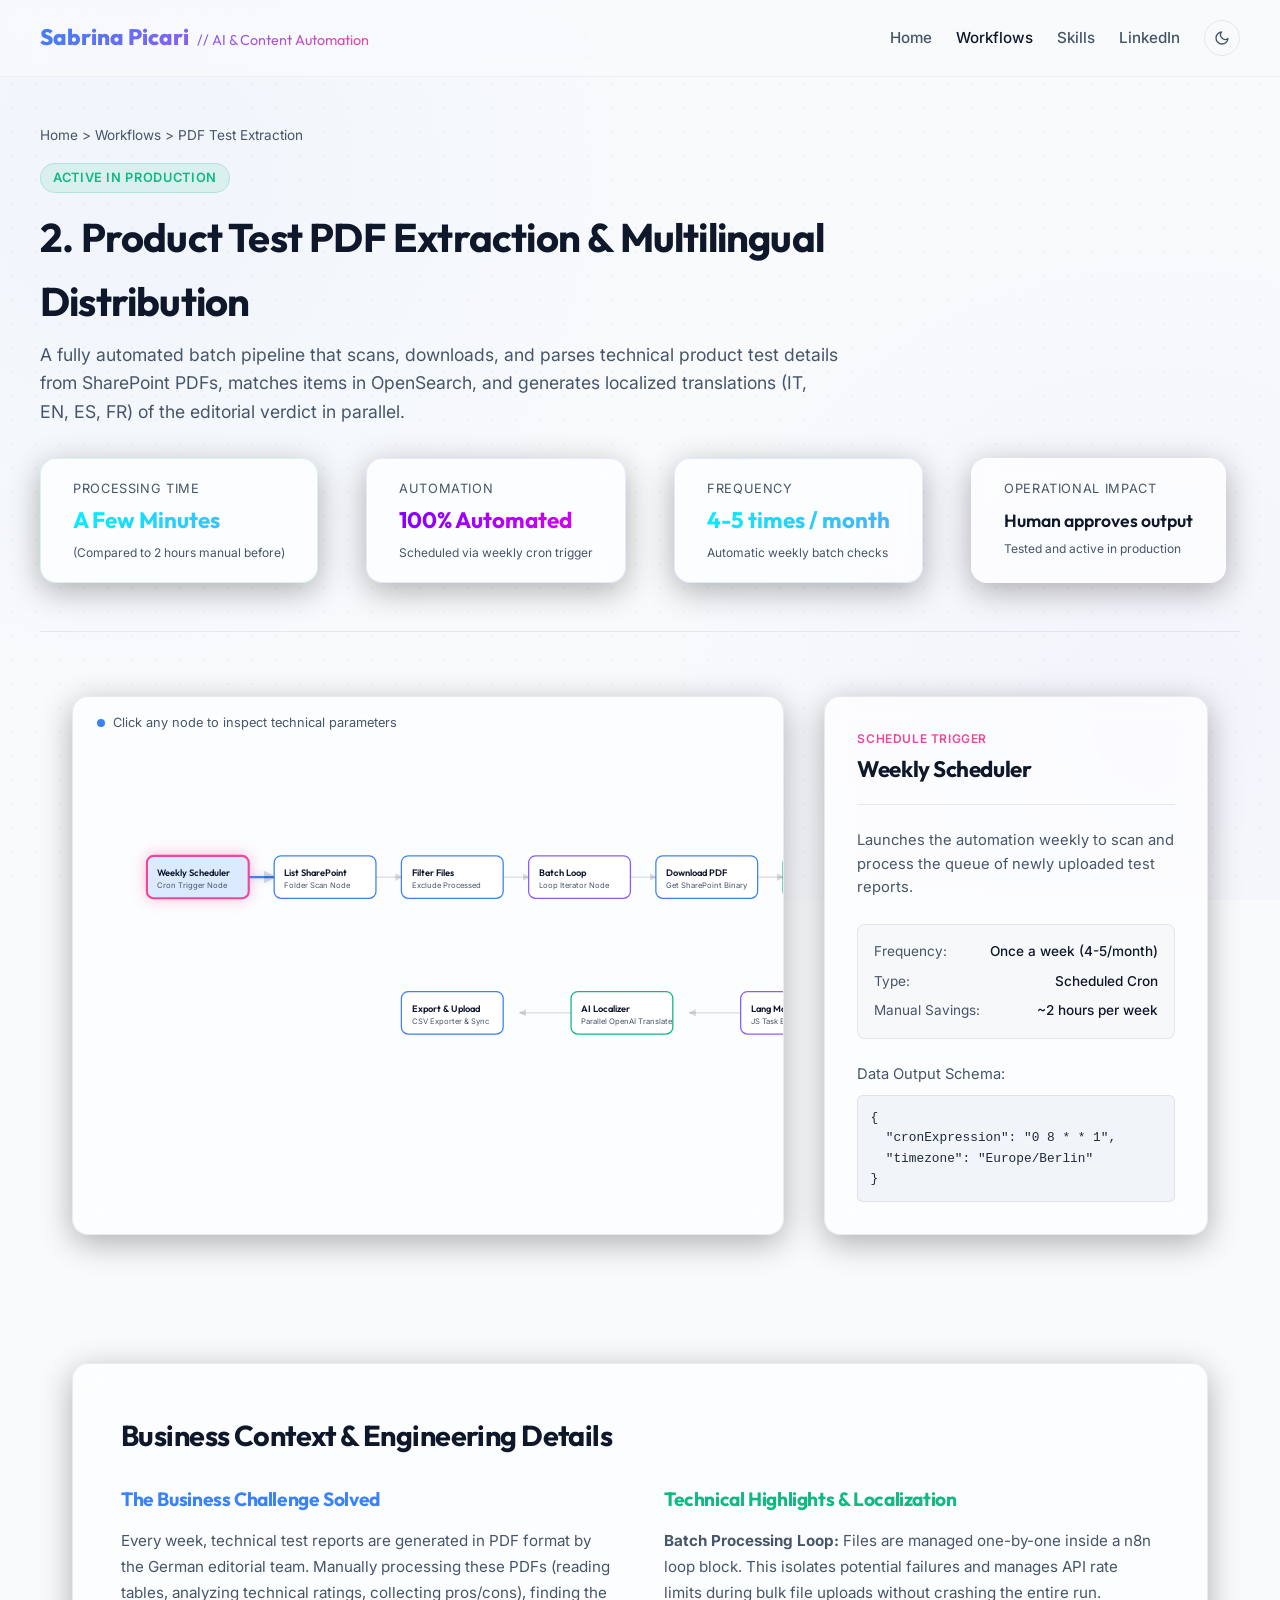
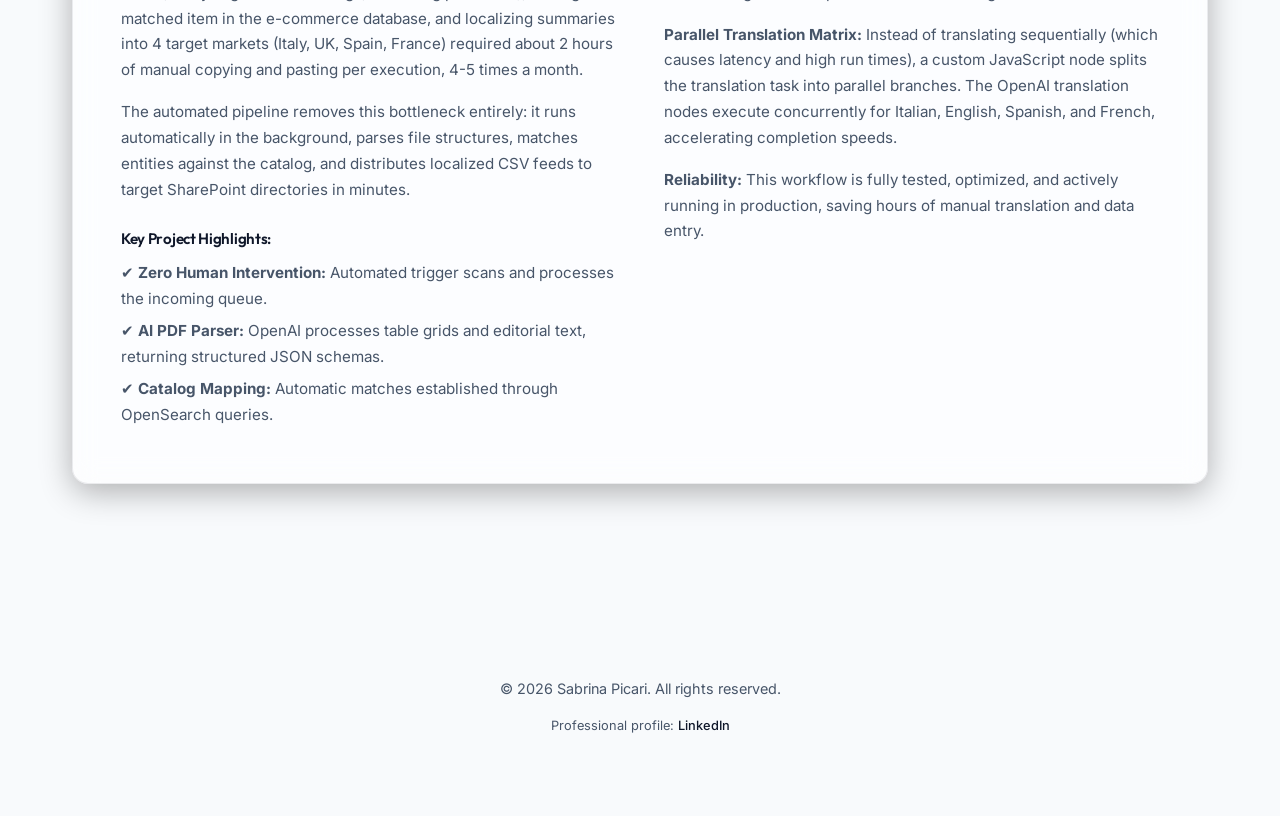
==== commit 30f910d7: "Clarify human input" ====
--- a/workflow-extraction.html
+++ b/workflow-extraction.html
@@ -71,7 +71,7 @@
       </div>
       <div class="glass kpi-strip-item" style="padding: 1.25rem 2rem; border-color: rgba(255,255,255,0.05);">
         <span class="kpi-label">Operational Impact</span>
-        <span class="kpi-value" style="color: var(--text-main); font-size: 1.1rem; font-weight: 600; margin-top: 0.5rem;">Zero Manual Work</span>
+        <span class="kpi-value" style="color: var(--text-main); font-size: 1.1rem; font-weight: 600; margin-top: 0.5rem;">Human approves output</span>
         <span style="font-size: 0.75rem; color: var(--text-muted); margin-top: 0.25rem;">Tested and active in production</span>
       </div>
     </div>
